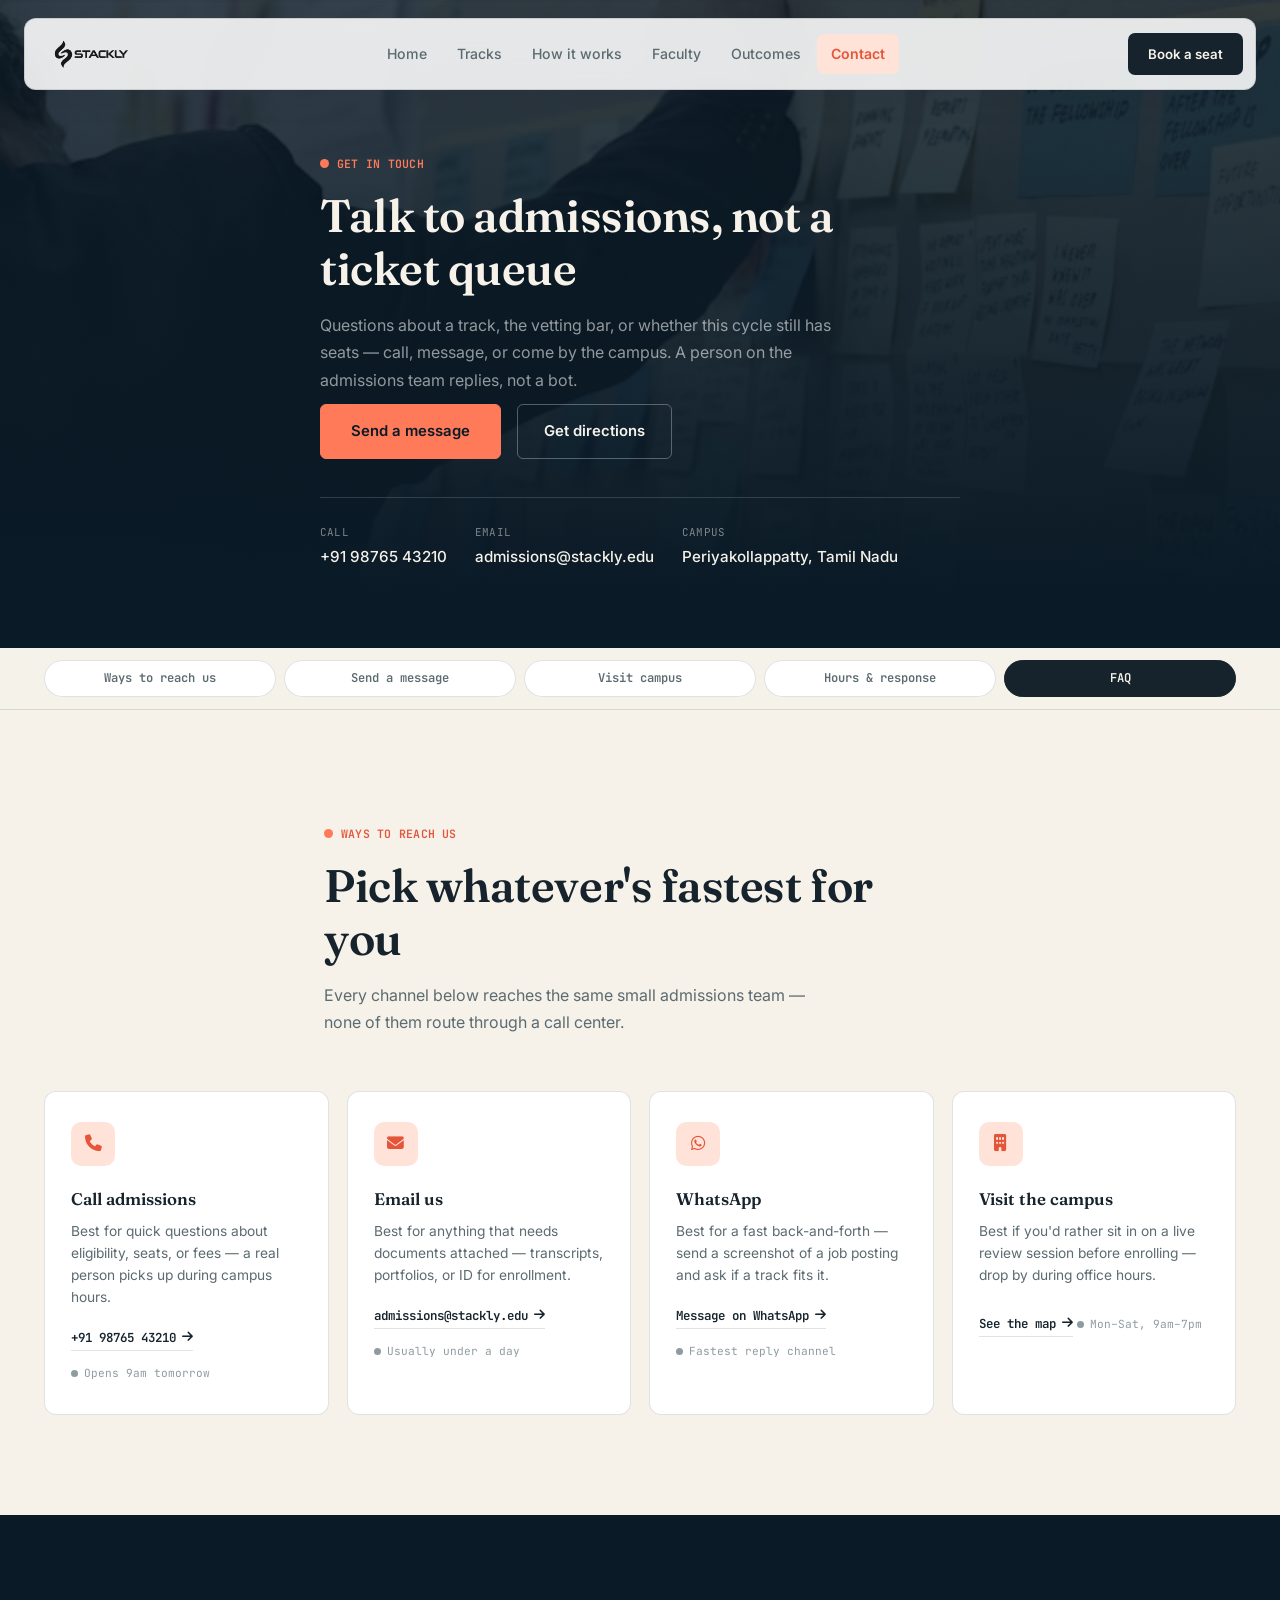
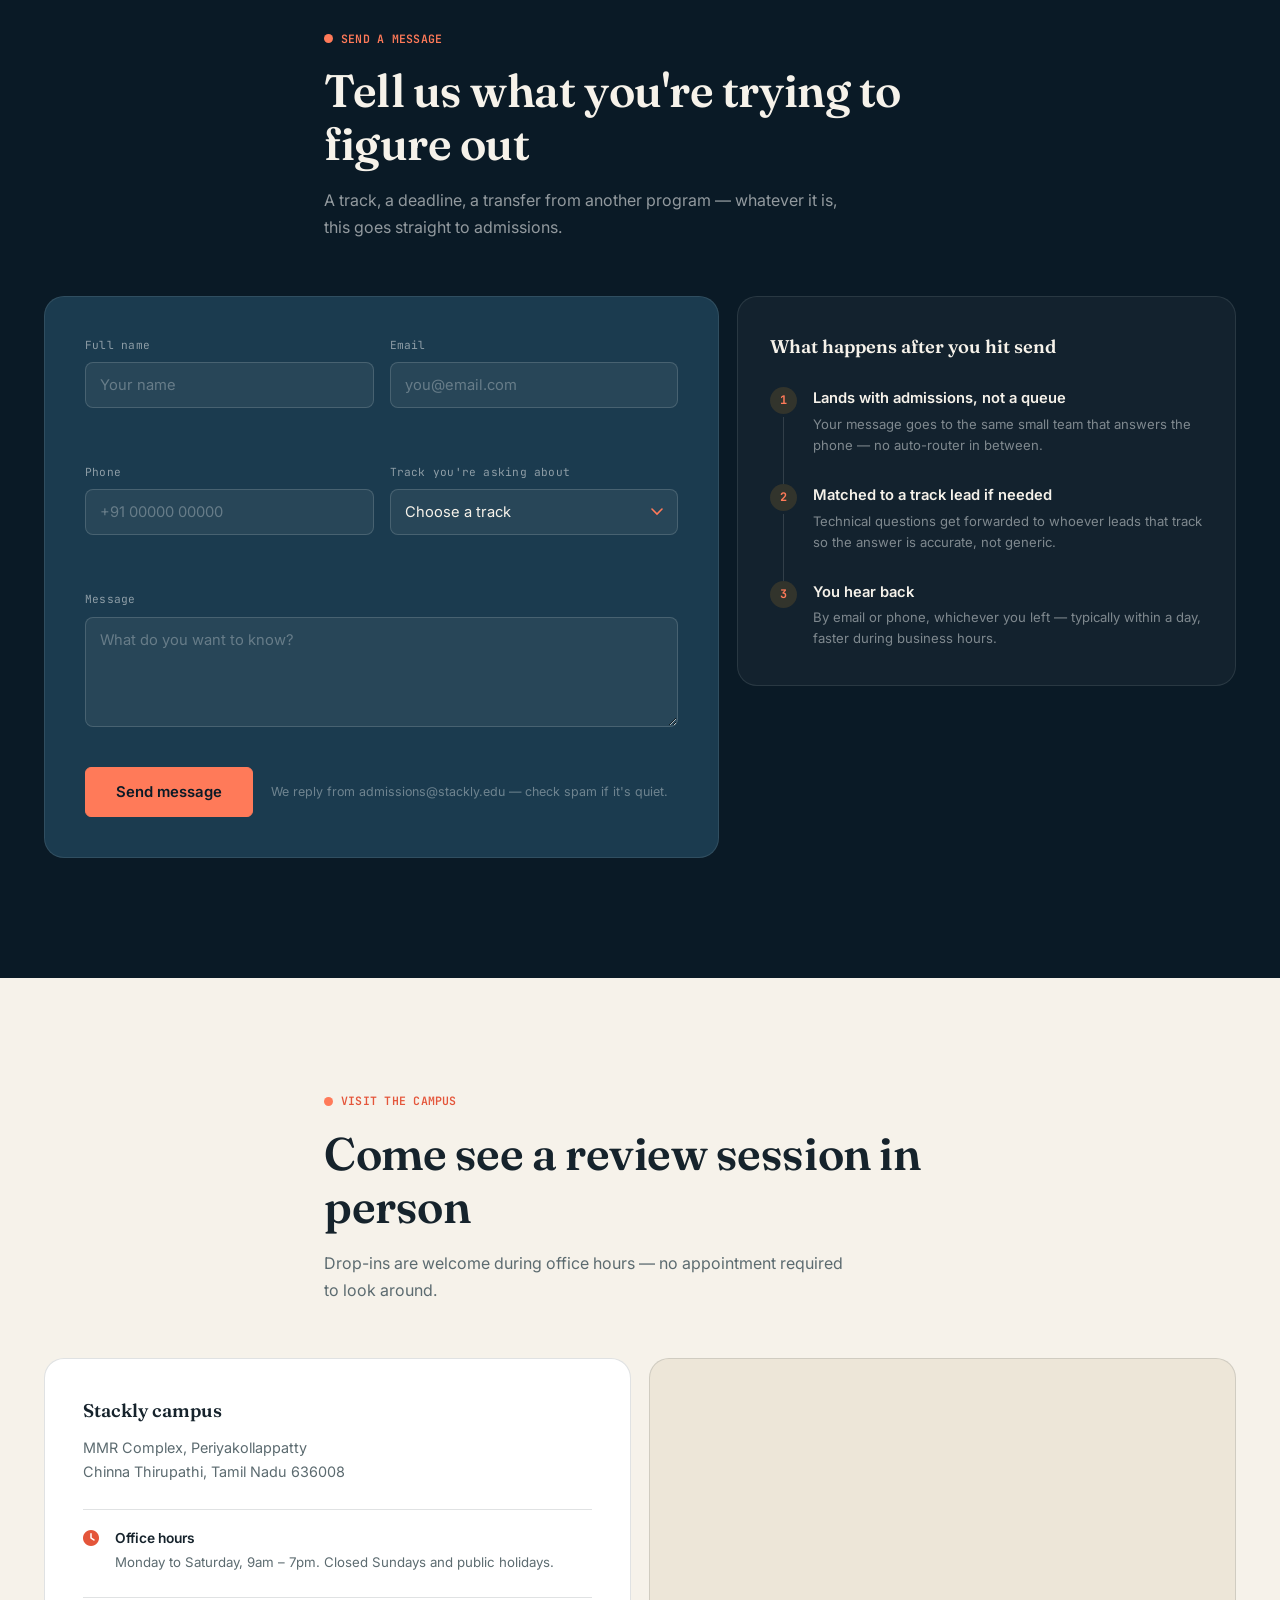
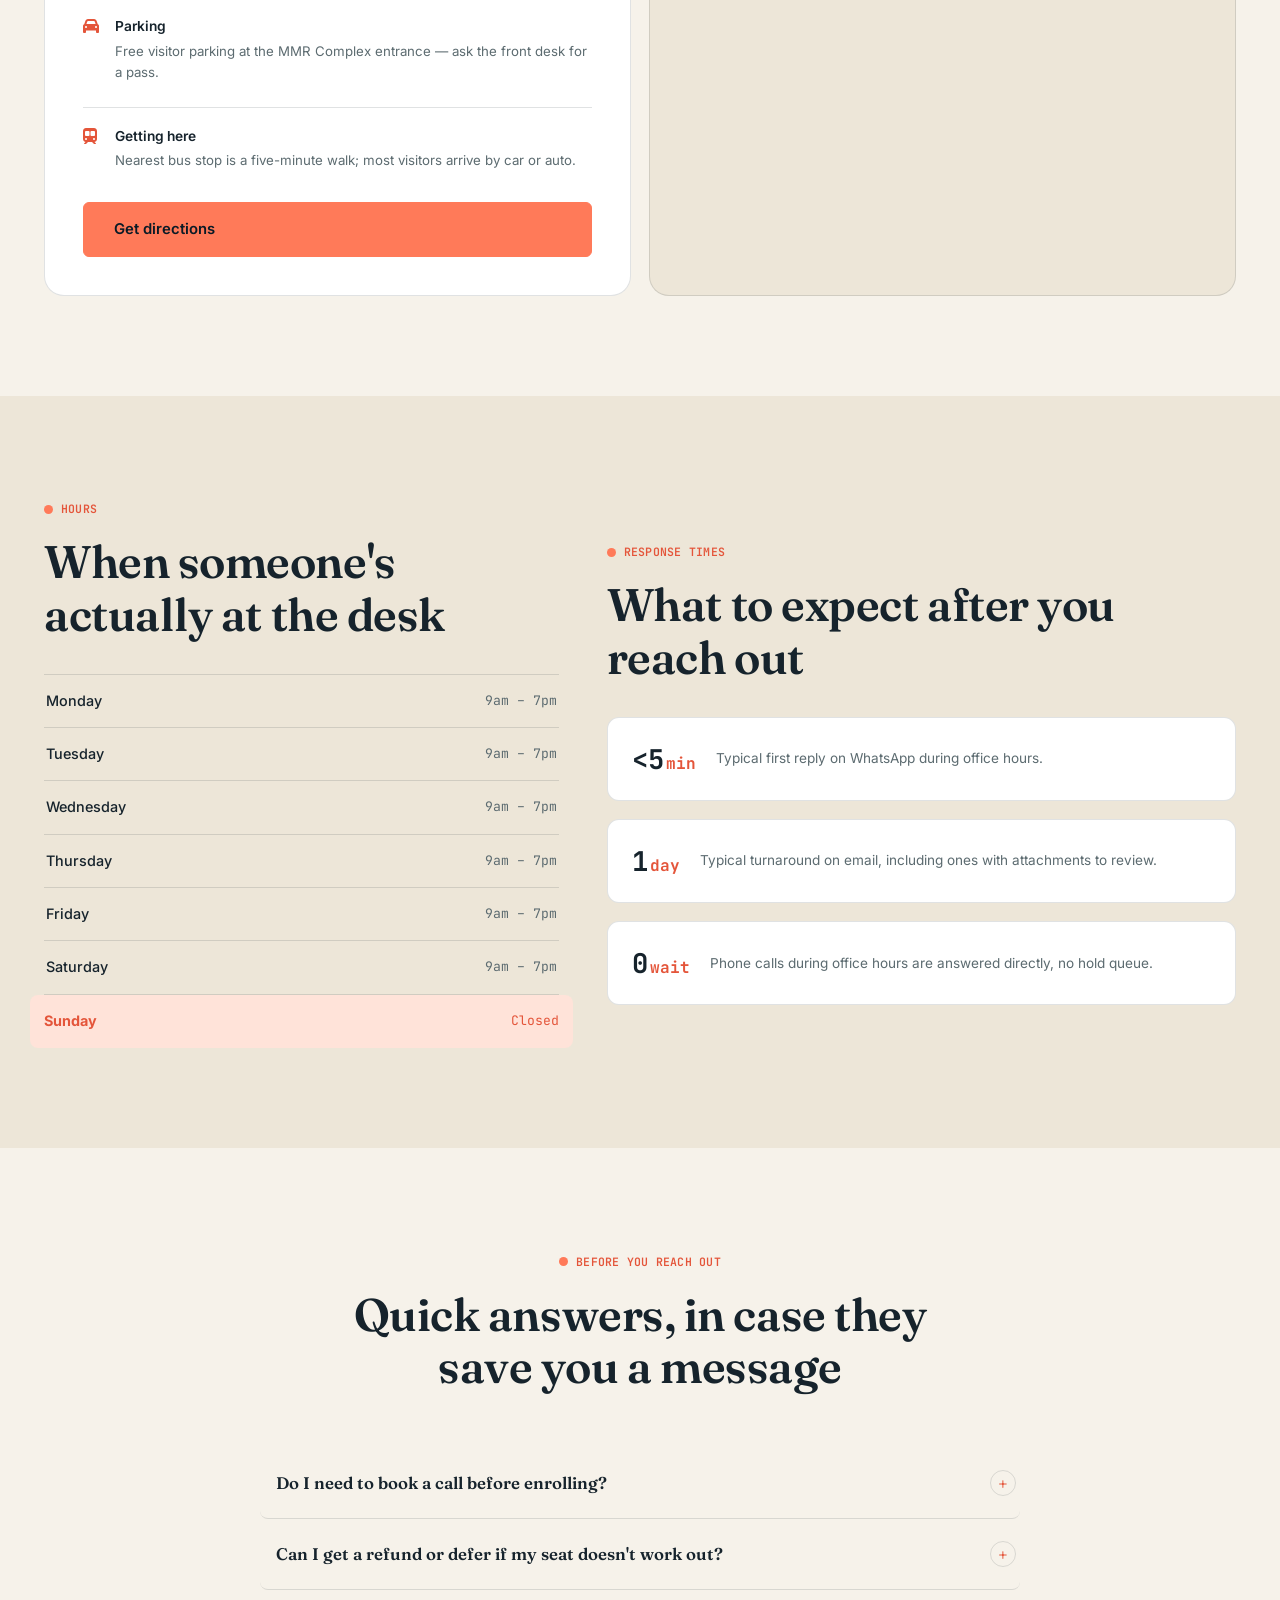
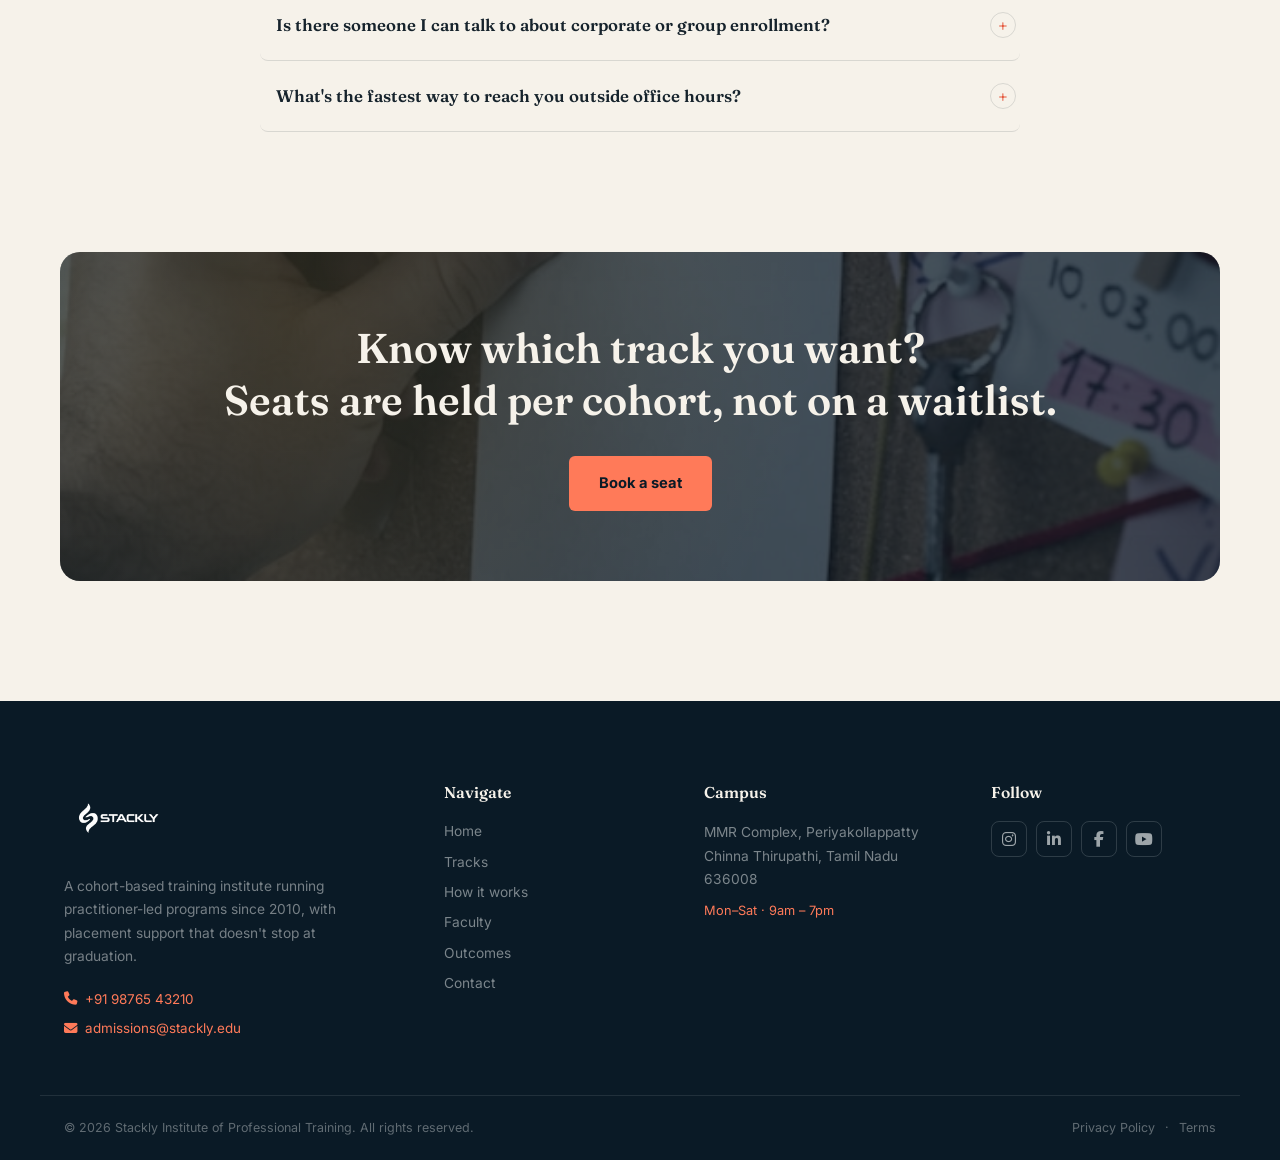
==== html/contact.html @ 6c5155f9 "Add training institute website" ====
<!DOCTYPE html>
<html lang="en">
<head>
<meta charset="UTF-8">
<meta name="viewport" content="width=device-width, initial-scale=1.0">
<title>Contact — Stackly</title>
<meta name="description" content="Get in touch with Stackly admissions: call, email, or WhatsApp the team directly, send a message, or visit the campus in Tamil Nadu. Real response times, no ticket queue.">
<link rel="preconnect" href="https://fonts.googleapis.com">
<link rel="preconnect" href="https://fonts.gstatic.com" crossorigin>
<link href="https://fonts.googleapis.com/css2?family=Fraunces:opsz,wght@9..144,500;9..144,600;9..144,700&family=Inter:wght@400;500;600;700&family=JetBrains+Mono:wght@400;500;600;700&display=swap" rel="stylesheet">
<link rel="stylesheet" href="https://cdnjs.cloudflare.com/ajax/libs/font-awesome/6.4.0/css/all.min.css">
<link rel="stylesheet" href="../css/contact.css">
</head>
<body>

<div class="scroll-progress-container"><div class="scroll-progress-bar" id="page-scroll-indicator"></div></div>

<div class="site-wrapper">

  <!-- ===== Header ===== -->
  <header class="navbar-wrapper" id="navbar-wrapper">
    <div class="navbar-pill">
      <a href="index.html#home" class="navbar-brand" aria-label="Stackly — Home">
        <img src="../assets/stackly_logo.webp" alt="Stackly" class="brand-logo-img">
      </a>

      <nav class="navbar-links" id="main-nav-links">
        <a href="../index.html" class="nav-item">Home</a>
        <a href="tracks.html" class="nav-item">Tracks</a>
        <a href="how it works.html" class="nav-item">How it works</a>
        <a href="./faculty.html" class="nav-item">Faculty</a>
        <a href="./outcomes.html" class="nav-item">Outcomes</a>
        <a href="./contact.html" class="nav-item active">Contact</a>
        <div class="mobile-nav-actions">
          <a href="./login.html" class="btn-book-mobile">Book a seat</a>
        </div>
      </nav>

      <div class="navbar-actions">
        <a href="./login.html" class="btn-book">Book a seat</a>
        <button class="menu-hamburger" id="nav-menu-hamburger" aria-label="Toggle Navigation Menu" aria-expanded="false">
          <span class="bar"></span><span class="bar"></span><span class="bar"></span>
        </button>
      </div>
    </div>
  </header>

  <!-- ===== 1. Page hero ===== -->
  <section class="page-hero" id="top">
    <div class="page-hero-bg" aria-hidden="true">
      <img src="../assets/cc38.webp" alt="">
    </div>
    <div class="page-hero-overlay" aria-hidden="true"></div>
    <div class="page-hero-inner">
      <span class="eyebrow light">GET IN TOUCH</span>
      <h1 class="section-heading light">Talk to admissions, not a ticket queue</h1>
      <p class="section-sub light">Questions about a track, the vetting bar, or whether this cycle still has seats — call, message, or come by the campus. A person on the admissions team replies, not a bot.</p>
      <div class="hero-buttons">
        <a href="#form" class="btn-solid">Send a message</a>
        <a href="#visit" class="btn-outline">Get directions</a>
      </div>
      <div class="hero-quickline">
        <div class="hero-quickline-item">
          <span>CALL</span>
          <a href="tel:+919876543210">+91 98765 43210</a>
        </div>
        <div class="hero-quickline-item">
          <span>EMAIL</span>
          <a href="mailto:admissions@stackly.edu">admissions@stackly.edu</a>
        </div>
        <div class="hero-quickline-item">
          <span>CAMPUS</span>
          <a href="#visit">Periyakollappatty, Tamil Nadu</a>
        </div>
      </div>
    </div>
  </section>

  <!-- ===== Sticky in-page sub-navigation ===== -->
  <div class="subnav-wrap" id="subnav-wrap">
    <nav class="subnav" id="subnav" aria-label="On this page">
      <a href="#methods" class="subnav-pill">Ways to reach us</a>
      <a href="#form" class="subnav-pill">Send a message</a>
      <a href="#visit" class="subnav-pill">Visit campus</a>
      <a href="#hours" class="subnav-pill">Hours &amp; response</a>
      <a href="#faq" class="subnav-pill">FAQ</a>
    </nav>
  </div>

  <!-- ===== 2. Ways to reach us ===== -->
  <section class="methods-section" id="methods">
    <div class="section-inner">
      <div class="section-header">
        <span class="eyebrow">WAYS TO REACH US</span>
        <h2 class="section-heading">Pick whatever's fastest for you</h2>
        <p class="section-sub">Every channel below reaches the same small admissions team — none of them route through a call center.</p>
      </div>

      <div class="methods-grid">
        <div class="method-card">
          <div class="method-icon"><i class="fa-solid fa-phone"></i></div>
          <h3>Call admissions</h3>
          <p>Best for quick questions about eligibility, seats, or fees — a real person picks up during campus hours.</p>
          <a href="tel:+919876543210" class="method-link">+91 98765 43210 <i class="fa-solid fa-arrow-right"></i></a>
          <div class="method-status" data-live>
            <span class="dot"></span><span class="status-label">Checking hours…</span>
          </div>
        </div>

        <div class="method-card">
          <div class="method-icon"><i class="fa-solid fa-envelope"></i></div>
          <h3>Email us</h3>
          <p>Best for anything that needs documents attached — transcripts, portfolios, or ID for enrollment.</p>
          <a href="mailto:admissions@stackly.edu" class="method-link">admissions@stackly.edu <i class="fa-solid fa-arrow-right"></i></a>
          <div class="method-status"><span class="dot"></span><span class="status-label">Usually under a day</span></div>
        </div>

        <div class="method-card">
          <div class="method-icon"><i class="fa-brands fa-whatsapp"></i></div>
          <h3>WhatsApp</h3>
          <p>Best for a fast back-and-forth — send a screenshot of a job posting and ask if a track fits it.</p>
          <a href="https://wa.me/919876543210" class="method-link">Message on WhatsApp <i class="fa-solid fa-arrow-right"></i></a>
          <div class="method-status"><span class="dot"></span><span class="status-label">Fastest reply channel</span></div>
        </div>

        <div class="method-card">
          <div class="method-icon"><i class="fa-solid fa-building"></i></div>
          <h3>Visit the campus</h3>
          <p>Best if you'd rather sit in on a live review session before enrolling — drop by during office hours.</p>
          <a href="#visit" class="method-link">See the map <i class="fa-solid fa-arrow-right"></i></a>
          <div class="method-status"><span class="dot"></span><span class="status-label">Mon–Sat, 9am–7pm</span></div>
        </div>
      </div>
    </div>
  </section>

  <!-- ===== 3. Contact form ===== -->
  <section class="form-section" id="form">
    <div class="section-inner">
      <div class="section-header">
        <span class="eyebrow">SEND A MESSAGE</span>
        <h2 class="section-heading light">Tell us what you're trying to figure out</h2>
        <p class="section-sub light">A track, a deadline, a transfer from another program — whatever it is, this goes straight to admissions.</p>
      </div>

      <div class="form-layout">
        <form class="form-card" id="contact-form" novalidate>
          <div class="form-row">
            <div class="field">
              <label for="fname">Full name</label>
              <input type="text" id="fname" name="fname" placeholder="Your name" required>
              <span class="field-error"></span>
            </div>
            <div class="field">
              <label for="femail">Email</label>
              <input type="email" id="femail" name="femail" placeholder="you@email.com" required>
              <span class="field-error"></span>
            </div>
          </div>

          <div class="form-row">
            <div class="field">
              <label for="fphone">Phone</label>
              <input type="tel" id="fphone" name="fphone" placeholder="+91 00000 00000" required>
              <span class="field-error"></span>
            </div>
            <div class="field">
              <label for="ftrack">Track you're asking about</label>
              <select id="ftrack" name="ftrack" required>
                <option value="" disabled selected>Choose a track</option>
                <option value="se">Software Engineering</option>
                <option value="ds">Data Science</option>
                <option value="cd">Cloud &amp; DevOps</option>
                <option value="pd">Product Design</option>
                <option value="unsure">Not sure yet</option>
              </select>
              <span class="field-error"></span>
            </div>
          </div>

          <div class="field">
            <label for="fmessage">Message</label>
            <textarea id="fmessage" name="fmessage" placeholder="What do you want to know?" required></textarea>
            <span class="field-error"></span>
          </div>

          <div class="form-submit-row">
            <button type="submit" class="btn-solid" id="form-submit-btn">Send message</button>
            <span class="form-note">We reply from admissions@stackly.edu — check spam if it's quiet.</span>
          </div>

          <div class="form-success" id="form-success">
            <i class="fa-solid fa-circle-check"></i>
            <span>Got it — admissions will get back to you shortly.</span>
          </div>
        </form>

        <div class="next-card">
          <h3>What happens after you hit send</h3>
          <div class="next-step">
            <span class="next-step-num">1</span>
            <div>
              <h4>Lands with admissions, not a queue</h4>
              <p>Your message goes to the same small team that answers the phone — no auto-router in between.</p>
            </div>
          </div>
          <div class="next-step">
            <span class="next-step-num">2</span>
            <div>
              <h4>Matched to a track lead if needed</h4>
              <p>Technical questions get forwarded to whoever leads that track so the answer is accurate, not generic.</p>
            </div>
          </div>
          <div class="next-step">
            <span class="next-step-num">3</span>
            <div>
              <h4>You hear back</h4>
              <p>By email or phone, whichever you left — typically within a day, faster during business hours.</p>
            </div>
          </div>
        </div>
      </div>
    </div>
  </section>

  <!-- ===== 4. Visit campus / map ===== -->
  <section class="visit-section" id="visit">
    <div class="section-inner">
      <div class="section-header">
        <span class="eyebrow">VISIT THE CAMPUS</span>
        <h2 class="section-heading">Come see a review session in person</h2>
        <p class="section-sub">Drop-ins are welcome during office hours — no appointment required to look around.</p>
      </div>

      <div class="visit-layout">
        <div class="visit-details">
          <div class="visit-address">
            <h3>Stackly campus</h3>
            <p>MMR Complex, Periyakollappatty<br>Chinna Thirupathi, Tamil Nadu 636008</p>
          </div>

          <div class="visit-info-row">
            <i class="fa-solid fa-clock"></i>
            <div>
              <h4>Office hours</h4>
              <p>Monday to Saturday, 9am – 7pm. Closed Sundays and public holidays.</p>
            </div>
          </div>
          <div class="visit-info-row">
            <i class="fa-solid fa-car"></i>
            <div>
              <h4>Parking</h4>
              <p>Free visitor parking at the MMR Complex entrance — ask the front desk for a pass.</p>
            </div>
          </div>
          <div class="visit-info-row">
            <i class="fa-solid fa-train-subway"></i>
            <div>
              <h4>Getting here</h4>
              <p>Nearest bus stop is a five-minute walk; most visitors arrive by car or auto.</p>
            </div>
          </div>

          <a href="https://www.google.com/maps/dir/?api=1&destination=Stackly+(Preyfox+LLC+%C3%97+Stackly)" target="_blank" rel="noopener" class="btn-solid visit-directions-btn">Get directions</a>
        </div>

        <div class="map-frame">
          <div class="map-frame-skeleton">
            <span class="map-pin-ping"></span>
            <span>Loading map…</span>
          </div>
          <iframe
            src="https://www.google.com/maps/embed?pb=!1m18!1m12!1m3!1d3806.4888834504704!2d78.3938656!3d17.436299599999998!2m3!1f0!2f0!3f0!3m2!1i1024!2i768!4f13.1!3m3!1m2!1s0x3bcb9100082a8339%3A0x7cc49de9af7b4dbb!2sStackly%20(Preyfox%20LLC%20%C3%97%20Stackly)!5e0!3m2!1sen!2sin!4v1788323282309!5m2!1sen!2sin"
            width="600" height="450" style="border:0;" allowfullscreen="" loading="lazy"
            referrerpolicy="strict-origin-when-cross-origin" title="Stackly campus map"></iframe>
        </div>
      </div>
    </div>
  </section>

  <!-- ===== 5. Hours & response times ===== -->
  <section class="hours-section" id="hours">
    <div class="section-inner">
      <div class="hours-layout">
        <div>
          <div class="section-header" style="margin-bottom:32px;padding:0;">
            <span class="eyebrow">HOURS</span>
            <h2 class="section-heading">When someone's actually at the desk</h2>
          </div>
          <div class="hours-table">
            <div class="hours-row"><span>Monday</span><span>9am – 7pm</span></div>
            <div class="hours-row"><span>Tuesday</span><span>9am – 7pm</span></div>
            <div class="hours-row"><span>Wednesday</span><span>9am – 7pm</span></div>
            <div class="hours-row"><span>Thursday</span><span>9am – 7pm</span></div>
            <div class="hours-row"><span>Friday</span><span>9am – 7pm</span></div>
            <div class="hours-row"><span>Saturday</span><span>9am – 7pm</span></div>
            <div class="hours-row"><span>Sunday</span><span>Closed</span></div>
          </div>
        </div>

        <div>
          <div class="section-header" style="margin-bottom:32px;padding:0;">
            <span class="eyebrow">RESPONSE TIMES</span>
            <h2 class="section-heading">What to expect after you reach out</h2>
          </div>
          <div class="response-times">
            <div class="response-item">
              <span class="response-figure">&lt;5<span class="unit">min</span></span>
              <p>Typical first reply on WhatsApp during office hours.</p>
            </div>
            <div class="response-item">
              <span class="response-figure">1<span class="unit">day</span></span>
              <p>Typical turnaround on email, including ones with attachments to review.</p>
            </div>
            <div class="response-item">
              <span class="response-figure">0<span class="unit">wait</span></span>
              <p>Phone calls during office hours are answered directly, no hold queue.</p>
            </div>
          </div>
        </div>
      </div>
    </div>
  </section>

  <!-- ===== 6. FAQ ===== -->
  <section class="faq-section" id="faq">
    <div class="section-inner">
      <div class="section-header">
        <span class="eyebrow">BEFORE YOU REACH OUT</span>
        <h2 class="section-heading">Quick answers, in case they save you a message</h2>
      </div>
      <div class="faq-list">
        <div class="faq-item">
          <button class="faq-question" aria-expanded="false">
            <span>Do I need to book a call before enrolling?</span>
            <span class="faq-icon">+</span>
          </button>
          <div class="faq-answer">
            <p>No — you can enroll directly through the booking page. A call is only useful if you're still deciding between tracks or want questions answered first.</p>
          </div>
        </div>
        <div class="faq-item">
          <button class="faq-question" aria-expanded="false">
            <span>Can I get a refund or defer if my seat doesn't work out?</span>
            <span class="faq-icon">+</span>
          </button>
          <div class="faq-answer">
            <p>Deferrals and refund windows depend on how close you are to a cohort's start date — email admissions with your enrollment date and they'll walk you through the specific policy that applies.</p>
          </div>
        </div>
        <div class="faq-item">
          <button class="faq-question" aria-expanded="false">
            <span>Is there someone I can talk to about corporate or group enrollment?</span>
            <span class="faq-icon">+</span>
          </button>
          <div class="faq-answer">
            <p>Yes — mention "group enrollment" in your message and it gets routed to the partnerships lead instead of general admissions.</p>
          </div>
        </div>
        <div class="faq-item">
          <button class="faq-question" aria-expanded="false">
            <span>What's the fastest way to reach you outside office hours?</span>
            <span class="faq-icon">+</span>
          </button>
          <div class="faq-answer">
            <p>Email or the contact form above — both are checked first thing the next business day, even though live replies pause outside office hours.</p>
          </div>
        </div>
      </div>
    </div>
  </section>

  <!-- ===== CTA banner ===== -->
  <section class="cta-banner-section">
    <div class="cta-card">
      <img class="cta-bg-img" src="../assets/cc39.webp" alt="">
      <h2 class="cta-heading">Know which track you want?<br>Seats are held per cohort, not on a waitlist.</h2>
      <a href="./login.html" class="cta-btn">Book a seat</a>
    </div>
  </section>

  <!-- ===== Footer ===== -->
  <footer class="site-footer" id="contact-footer">
    <div class="footer-inner">
      <div class="footer-col footer-brand-col">
        <a href="index.html#home" class="footer-logo" aria-label="Stackly — Home">
          <img src="../assets/stackly_logo.webp" alt="Stackly" class="brand-logo-img footer-logo-img">
        </a>
        <p class="footer-tagline">A cohort-based training institute running practitioner-led programs since 2010, with placement support that doesn't stop at graduation.</p>
        <div class="footer-contact">
          <a href="tel:+919876543210"><i class="fa-solid fa-phone"></i> +91 98765 43210</a>
          <a href="mailto:admissions@stackly.edu"><i class="fa-solid fa-envelope"></i> admissions@stackly.edu</a>
        </div>
      </div>
      <div class="footer-col">
        <h4>Navigate</h4>
        <nav class="footer-nav">
          <a href="../index.html">Home</a>
          <a href="tracks.html">Tracks</a>
          <a href="how it works.html">How it works</a>
          <a href="./faculty.html">Faculty</a>
          <a href="./outcomes.html">Outcomes</a>
          <a href="./contact.html">Contact</a>
        </nav>
      </div>
      <div class="footer-col">
        <h4>Campus</h4>
        <address>
          MMR Complex, Periyakollappatty<br>
          Chinna Thirupathi, Tamil Nadu 636008
        </address>
        <p class="footer-hours">Mon–Sat · 9am – 7pm</p>
      </div>
      <div class="footer-col footer-social-col">
        <h4>Follow</h4>
        <div class="footer-social-icons">
          <a href="404.html" aria-label="Instagram"><i class="fa-brands fa-instagram"></i></a>
          <a href="404.html" aria-label="LinkedIn"><i class="fa-brands fa-linkedin-in"></i></a>
          <a href="404.html" aria-label="Facebook"><i class="fa-brands fa-facebook-f"></i></a>
          <a href="404.html" aria-label="YouTube"><i class="fa-brands fa-youtube"></i></a>
        </div>
      </div>
    </div>
    <div class="footer-bottom">
      <p>&copy; 2026 Stackly Institute of Professional Training. All rights reserved.</p>
      <div class="footer-bottom-links"><a href="404.html">Privacy Policy</a><span>·</span><a href="404.html">Terms</a></div>
    </div>
  </footer>

</div>

<button id="back-to-top" class="back-to-top" aria-label="Back to top">
  <svg viewBox="0 0 24 24" fill="none" stroke="currentColor" stroke-width="2.4" stroke-linecap="round" stroke-linejoin="round"><polyline points="18 15 12 9 6 15"></polyline></svg>
</button>

<script src="../js/contact.js"></script>
</body>
</html>
---- css/contact.css ----
/* =========================================================
   STACKLY — "The Board" theme — Contact page
   Shares the design tokens + chrome from the faculty page,
   adds the contact-method / form / visit / hours sections.
   ========================================================= */

:root{
  --indigo:#122A3A;
  --indigo-deep:#0A1A26;
  --indigo-mid:#1B3B4F;

  --paper:#F6F2EA;
  --paper-deep:#EDE6D8;
  --card:#FFFFFF;

  --ink:#16232C;
  --ink-soft:#5C6B70;
  --ink-faint:#8E9CA0;
  --line:rgba(22,35,44,.13);

  --amber:#FF7A59;
  --amber-deep:#E4553A;
  --amber-soft:#FFE3D9;

  --green:#2E8F79;
  --green-soft:#DBF0EA;

  --font-display:'Fraunces', serif;
  --font-body:'Inter', sans-serif;
  --font-mono:'JetBrains Mono', monospace;

  --ease:cubic-bezier(.19,1,.22,1);
  --radius-sm:6px;
  --radius-md:12px;
  --radius-lg:20px;

  --nav-h:78px;
  --subnav-h:52px;
}

*{margin:0;padding:0;box-sizing:border-box;}
html{scroll-behavior:smooth;}
body{
  position:relative;
  width:100%;
  font-family:var(--font-body);
  background:var(--paper);
  color:var(--ink);
  overflow-x:hidden;
  overscroll-behavior-y:none;
  -webkit-font-smoothing:antialiased;
  font-size:16px;
  line-height:1.55;
}
img{max-width:100%;display:block;}
a{color:inherit;}
.site-wrapper{position:relative;width:100%;overflow-x:hidden;}

a:focus-visible,button:focus-visible,input:focus-visible,select:focus-visible,textarea:focus-visible{
  outline:2px solid var(--amber-deep);outline-offset:3px;border-radius:4px;
}

/* Scroll progress */
.scroll-progress-container{position:fixed;top:0;left:0;width:100%;height:3px;z-index:1000;pointer-events:none;background:rgba(20,26,61,.06);}
.scroll-progress-bar{height:100%;width:0;background:var(--amber);transition:width .1s linear;}

/* ---- Shared section chrome ---- */
.eyebrow{
  display:inline-flex;align-items:center;gap:8px;
  font-family:var(--font-mono);font-size:.72rem;font-weight:600;
  letter-spacing:.02em;color:var(--amber-deep);margin-bottom:18px;
}
.eyebrow::before{content:'';width:9px;height:9px;border-radius:50%;background:var(--amber);flex-shrink:0;animation:pulseDot 2.4s ease-in-out infinite;}
@keyframes pulseDot{0%,100%{box-shadow:0 0 0 0 rgba(255,122,89,.5);}50%{box-shadow:0 0 0 5px rgba(255,122,89,0);}}
.eyebrow.light{color:var(--amber);}

.section-heading{
  font-family:var(--font-display);font-weight:600;font-size:clamp(2rem,3.6vw,2.85rem);
  line-height:1.16;color:var(--ink);letter-spacing:-.01em;max-width:640px;
}
.section-heading.light{color:var(--paper);}
.section-sub{font-size:1rem;color:var(--ink-soft);max-width:520px;margin-top:16px;line-height:1.7;}
.section-sub.light{color:rgba(236,239,239,.6);}
.section-header{max-width:680px;margin:0 auto 54px auto;padding:0 24px;text-align:left;}
.section-inner{max-width:1240px;margin:0 auto;padding:0 24px;}

/* buttons */
.btn-solid,.btn-outline,.btn-book,.btn-book-mobile,.cta-btn{
  font-family:var(--font-body);font-weight:600;text-decoration:none;
}
.btn-solid{
  display:inline-block;background:var(--amber);color:var(--indigo-deep);
  padding:15px 30px;border-radius:var(--radius-sm);font-size:.93rem;
  transition:all .3s var(--ease);border:1.5px solid var(--amber);cursor:pointer;
}
.btn-solid:hover{background:var(--amber-deep);border-color:var(--amber-deep);color:#fff;transform:translateY(-2px);}
.btn-outline{
  display:inline-flex;align-items:center;gap:8px;background:transparent;color:var(--paper);
  padding:15px 26px;border-radius:var(--radius-sm);font-size:.93rem;border:1.5px solid rgba(236,239,239,.32);
  transition:all .3s var(--ease);
}
.btn-outline:hover{background:rgba(236,239,239,.08);border-color:rgba(236,239,239,.6);}

/* ============ NAVBAR ============ */
.navbar-wrapper{
  position:fixed;top:0;left:0;width:100%;padding:18px 24px 0 24px;z-index:9999;
  opacity:0;transform:translateY(-14px);transition:opacity .8s var(--ease),transform .8s var(--ease);
}
.navbar-wrapper.active{opacity:1;transform:translateY(0);}
.navbar-pill{
  max-width:1240px;margin:0 auto;background:rgba(255,255,255,.88);backdrop-filter:blur(14px);
  border:1px solid var(--line);border-radius:12px;height:72px;
  display:flex;align-items:center;justify-content:space-between;padding:0 12px 0 16px;
  box-shadow:0 10px 30px rgba(12,15,39,.08);
}
.navbar-brand,.footer-logo{display:flex;align-items:center;gap:10px;text-decoration:none;height:100%;}

.brand-logo-img{
  height:68px;max-height:68px;width:auto;max-width:260px;
  display:block;object-fit:contain;object-position:left center;
  filter:brightness(0) saturate(100%);
  opacity:.9;
}
.footer-logo .brand-logo-img{filter:none;opacity:1;}
.footer-logo-img{height:74px;max-height:74px;width:auto;max-width:280px;object-fit:contain;object-position:left center;}

.navbar-links{display:flex;align-items:center;gap:2px;}
.nav-item{
  text-decoration:none;color:var(--ink-soft);font-size:.88rem;font-weight:500;
  padding:9px 14px;border-radius:7px;transition:all .25s ease;
}
.nav-item:hover{color:var(--ink);background:var(--paper);}
.nav-item.active{color:var(--amber-deep);background:var(--amber-soft);font-weight:600;}
.mobile-nav-actions{display:none;}
.navbar-actions{display:flex;align-items:center;gap:10px;}
.btn-book{background:var(--ink);color:var(--paper);padding:10.5px 20px;border-radius:7px;font-size:.83rem;text-decoration:none;transition:all .25s ease;white-space:nowrap;}
.btn-book:hover{background:var(--amber-deep);}
.menu-hamburger{display:none;flex-direction:column;justify-content:space-between;width:22px;height:16px;background:none;border:none;cursor:pointer;}
.menu-hamburger .bar{width:100%;height:2px;background:var(--ink);border-radius:2px;transition:all .3s ease;}

/* ============ PAGE HERO (subpages) ============ */
.page-hero{
  position:relative;min-height:52vh;display:flex;align-items:center;
  background:var(--indigo-deep);padding:150px 24px 80px 24px;overflow:hidden;
}
.page-hero-bg{position:absolute;inset:0;z-index:0;}
.page-hero-bg img{width:100%;height:100%;object-fit:cover;opacity:.28;filter:saturate(.6);}
.page-hero-overlay{position:absolute;inset:0;z-index:1;background:linear-gradient(180deg,rgba(10,26,38,.35) 0%,var(--indigo-deep) 92%);}
.page-hero-inner{position:relative;z-index:2;max-width:760px;margin:0 auto;padding:0 24px;}
.page-hero-inner .hero-buttons{display:flex;gap:16px;flex-wrap:wrap;margin-top:10px;}

/* Hero quick-contact strip */
.hero-quickline{
  display:flex;flex-wrap:wrap;gap:28px;margin-top:38px;padding-top:26px;
  border-top:1px solid rgba(236,239,239,.16);
}
.hero-quickline-item{display:flex;flex-direction:column;gap:4px;}
.hero-quickline-item span{font-family:var(--font-mono);font-size:.68rem;letter-spacing:.02em;color:rgba(236,239,239,.5);}
.hero-quickline-item a{font-size:.95rem;color:var(--paper);text-decoration:none;font-weight:500;transition:color .25s ease;}
.hero-quickline-item a:hover{color:var(--amber);}

/* ============ STICKY SUB-NAV ============ */
.subnav-wrap{
  position:sticky;top:calc(var(--nav-h) + 8px);z-index:600;
  background:rgba(246,242,234,.9);backdrop-filter:blur(12px);
  border-bottom:1px solid var(--line);
}
.subnav{
  display:flex;gap:8px;max-width:1240px;margin:0 auto;padding:12px 24px;
  overflow-x:auto;scrollbar-width:none;-ms-overflow-style:none;
}
.subnav::-webkit-scrollbar{display:none;}

@media (min-width:861px){
  .subnav{justify-content:space-between;}
  .subnav-pill{flex:1;text-align:center;}
}
@media (max-width:860px){
  .subnav{justify-content:flex-start;}
  .subnav-pill{flex:0 0 auto;}
}

.subnav-pill{
  flex-shrink:0;font-family:var(--font-mono);font-size:.76rem;font-weight:600;
  color:var(--ink-soft);background:var(--card);border:1px solid var(--line);
  padding:8px 15px;border-radius:20px;text-decoration:none;white-space:nowrap;
  transition:all .25s ease;
}
.subnav-pill:hover{border-color:var(--amber);color:var(--amber-deep);}
.subnav-pill.active{background:var(--ink);color:var(--paper);border-color:var(--ink);}

#methods,#form,#visit,#hours,#faq{
  scroll-margin-top:calc(var(--nav-h) + var(--subnav-h) + 16px);
}

/* ============ CONTACT METHODS ============ */
.methods-section{padding:110px 0 100px 0;}
.methods-grid{display:grid;grid-template-columns:repeat(4,1fr);gap:18px;}
.method-card{
  background:var(--card);border:1px solid var(--line);border-radius:var(--radius-md);
  padding:30px 26px;transition:all .35s var(--ease);position:relative;overflow:hidden;
}
.method-card:hover{transform:translateY(-5px);box-shadow:0 20px 44px rgba(12,15,39,.09);border-color:rgba(240,163,36,.35);}
.method-icon{
  width:44px;height:44px;border-radius:10px;background:var(--amber-soft);color:var(--amber-deep);
  display:flex;align-items:center;justify-content:center;font-size:1.05rem;margin-bottom:20px;
  transition:background .3s ease,color .3s ease;
}
.method-card:hover .method-icon{background:var(--amber);color:var(--indigo-deep);}
.method-card h3{font-family:var(--font-display);font-size:1.05rem;font-weight:600;margin-bottom:8px;}
.method-card p{font-size:.86rem;color:var(--ink-soft);line-height:1.6;margin-bottom:16px;}
.method-link{
  display:inline-flex;align-items:center;gap:6px;font-family:var(--font-mono);font-size:.78rem;
  font-weight:600;color:var(--ink);text-decoration:none;border-bottom:1.5px solid var(--line);
  padding-bottom:3px;transition:all .25s ease;
}
.method-card:hover .method-link{color:var(--amber-deep);border-color:var(--amber-deep);}
.method-status{
  display:inline-flex;align-items:center;gap:6px;font-family:var(--font-mono);font-size:.7rem;
  color:var(--ink-faint);margin-top:14px;
}
.method-status .dot{width:7px;height:7px;border-radius:50%;background:var(--ink-faint);flex-shrink:0;}
.method-status.is-open{color:var(--green);}
.method-status.is-open .dot{background:var(--green);box-shadow:0 0 0 0 rgba(46,143,121,.4);animation:statusPulse 2.2s ease-in-out infinite;}
@keyframes statusPulse{0%,100%{box-shadow:0 0 0 0 rgba(46,143,121,.35);}50%{box-shadow:0 0 0 5px rgba(46,143,121,0);}}

/* ============ FORM SECTION ============ */
.form-section{background:var(--indigo-deep);padding:110px 0 120px 0;}
.form-section .eyebrow{color:var(--amber);}
.form-section .section-heading{color:var(--paper);}
.form-section .section-sub{color:rgba(236,239,239,.6);}

.form-layout{display:grid;grid-template-columns:1.15fr .85fr;gap:18px;align-items:start;}

.form-card{
  background:var(--indigo-mid);border:1px solid rgba(236,239,239,.1);border-radius:var(--radius-lg);
  padding:40px;
}
.form-row{display:grid;grid-template-columns:1fr 1fr;gap:16px;margin-bottom:16px;}
.field{display:flex;flex-direction:column;gap:8px;margin-bottom:16px;}
.field label{font-family:var(--font-mono);font-size:.7rem;letter-spacing:.02em;color:rgba(236,239,239,.55);}
.field input,.field select,.field textarea{
  background:rgba(246,242,234,.06);border:1px solid rgba(236,239,239,.16);border-radius:8px;
  padding:13px 14px;color:var(--paper);font-family:var(--font-body);font-size:.92rem;
  transition:border-color .25s ease,background .25s ease;width:100%;
}
.field select{appearance:none;background-image:url("data:image/svg+xml,%3Csvg xmlns='http://www.w3.org/2000/svg' width='12' height='8'%3E%3Cpath d='M1 1l5 5 5-5' stroke='%23FF7A59' stroke-width='1.6' fill='none' stroke-linecap='round'/%3E%3C/svg%3E");background-repeat:no-repeat;background-position:right 14px center;padding-right:34px;}
.field select option{background:var(--indigo-mid);color:var(--paper);}
.field input::placeholder,.field textarea::placeholder{color:rgba(236,239,239,.32);}
.field input:focus,.field select:focus,.field textarea:focus{
  outline:none;border-color:var(--amber);background:rgba(246,242,234,.1);
}
.field textarea{resize:vertical;min-height:110px;}
.field-error{font-size:.74rem;color:var(--amber);min-height:16px;opacity:0;transition:opacity .2s ease;}
.field.has-error input,.field.has-error select,.field.has-error textarea{border-color:var(--amber);}
.field.has-error .field-error{opacity:1;}

.form-submit-row{display:flex;align-items:center;gap:18px;margin-top:8px;flex-wrap:wrap;}
.form-note{font-size:.78rem;color:rgba(236,239,239,.4);}
.form-success{
  display:none;align-items:center;gap:12px;background:rgba(46,143,121,.12);border:1px solid rgba(46,143,121,.4);
  border-radius:8px;padding:16px 18px;margin-top:18px;color:var(--paper);font-size:.88rem;
}
.form-success.visible{display:flex;}
.form-success i{color:var(--green);font-size:1.1rem;}

/* "What happens next" sequence card */
.next-card{
  background:rgba(246,242,234,.04);border:1px solid rgba(236,239,239,.1);border-radius:var(--radius-lg);
  padding:36px 32px;
}
.next-card h3{font-family:var(--font-display);color:var(--paper);font-size:1.15rem;font-weight:600;margin-bottom:26px;}
.next-step{display:flex;gap:16px;position:relative;padding-bottom:28px;}
.next-step:last-child{padding-bottom:0;}
.next-step:not(:last-child)::before{
  content:'';position:absolute;left:13px;top:30px;bottom:0;width:1px;background:rgba(236,239,239,.14);
}
.next-step-num{
  flex-shrink:0;width:27px;height:27px;border-radius:50%;background:rgba(240,163,36,.14);color:var(--amber);
  font-family:var(--font-mono);font-size:.74rem;font-weight:700;display:flex;align-items:center;justify-content:center;
}
.next-step h4{font-size:.92rem;font-weight:600;color:var(--paper);margin-bottom:4px;}
.next-step p{font-size:.82rem;color:rgba(236,239,239,.5);line-height:1.6;}

/* ============ VISIT / MAP SECTION ============ */
.visit-section{padding:110px 0 100px 0;}
.visit-layout{display:grid;grid-template-columns:1fr 1fr;gap:18px;align-items:stretch;}
.visit-details{
  background:var(--card);border:1px solid var(--line);border-radius:var(--radius-lg);
  padding:38px;display:flex;flex-direction:column;gap:24px;
}
.visit-address h3{font-family:var(--font-display);font-size:1.15rem;font-weight:600;margin-bottom:10px;}
.visit-address p{font-size:.9rem;color:var(--ink-soft);line-height:1.7;}
.visit-info-row{display:flex;gap:14px;align-items:flex-start;padding-top:18px;border-top:1px solid var(--line);}
.visit-info-row i{color:var(--amber-deep);font-size:1rem;margin-top:2px;flex-shrink:0;width:18px;}
.visit-info-row h4{font-size:.86rem;font-weight:600;margin-bottom:3px;}
.visit-info-row p{font-size:.83rem;color:var(--ink-soft);line-height:1.6;}
.visit-directions-btn{margin-top:6px;}

.map-frame{
  position:relative;border-radius:var(--radius-lg);overflow:hidden;border:1px solid var(--line);
  min-height:380px;background:var(--paper-deep);
}
.map-frame iframe{
  width:100%;height:100%;min-height:380px;border:0;display:block;position:relative;z-index:1;
  opacity:0;transition:opacity .6s var(--ease);
}
.map-frame iframe.is-loaded{opacity:1;}
.map-frame-skeleton{
  position:absolute;inset:0;display:flex;align-items:center;justify-content:center;flex-direction:column;gap:10px;
  color:var(--ink-faint);font-family:var(--font-mono);font-size:.74rem;z-index:0;
}
.map-pin-ping{width:14px;height:14px;border-radius:50%;background:var(--amber);position:relative;}
.map-pin-ping::before{
  content:'';position:absolute;inset:-10px;border-radius:50%;border:1.5px solid var(--amber);
  animation:mapPing 1.8s ease-out infinite;
}
@keyframes mapPing{0%{transform:scale(.4);opacity:1;}100%{transform:scale(1.9);opacity:0;}}

/* ============ HOURS SECTION ============ */
.hours-section{background:var(--paper-deep);padding:100px 0;}
.hours-layout{display:grid;grid-template-columns:.9fr 1.1fr;gap:48px;align-items:center;}
.hours-table{display:flex;flex-direction:column;border-top:1px solid var(--line);}
.hours-row{
  display:flex;justify-content:space-between;align-items:center;padding:15px 2px;
  border-bottom:1px solid var(--line);font-size:.9rem;
}
.hours-row span:first-child{color:var(--ink);font-weight:500;}
.hours-row span:last-child{color:var(--ink-soft);font-family:var(--font-mono);font-size:.82rem;}
.hours-row.is-today{
  background:var(--amber-soft);margin:0 -14px;padding:15px 14px;border-radius:8px;border-bottom-color:transparent;
}
.hours-row.is-today span:first-child{color:var(--amber-deep);font-weight:700;}
.hours-row.is-today span:last-child{color:var(--amber-deep);}

.response-times{display:flex;flex-direction:column;gap:18px;}
.response-item{
  display:flex;align-items:center;gap:20px;background:var(--card);border:1px solid var(--line);
  border-radius:var(--radius-md);padding:20px 24px;
}
.response-figure{font-family:var(--font-mono);font-weight:700;font-size:1.7rem;color:var(--ink);white-space:nowrap;}
.response-figure .unit{font-size:1rem;color:var(--amber-deep);margin-left:2px;}
.response-item p{font-size:.85rem;color:var(--ink-soft);line-height:1.55;}

/* ============ FAQ (shared pattern) ============ */
.faq-section{padding:100px 0 120px 0;}
.faq-section .section-header{text-align:center;margin-left:auto;margin-right:auto;}
.faq-list{max-width:760px;margin:0 auto;}

.faq-item{
  position:relative;border-bottom:1px solid var(--line);
  transition:opacity .7s var(--ease), transform .7s var(--ease), border-color .35s ease, background .35s ease;
  border-radius:8px;overflow:hidden;
}
.faq-item::before{
  content:'';position:absolute;left:0;top:0;bottom:0;width:3px;background:var(--amber);
  transform:scaleY(0);transform-origin:center;transition:transform .35s var(--ease);
}
.faq-item:hover::before,.faq-item.open::before{transform:scaleY(1);}
.faq-item:hover{border-color:rgba(240,163,36,.4);background:rgba(240,163,36,.035);}
.faq-item.open{background:rgba(240,163,36,.05);border-color:rgba(240,163,36,.35);}

.faq-item[data-reveal]{transform:translateY(26px) scale(.98);}
.faq-item[data-reveal].is-visible{transform:translateY(0) scale(1);}

.faq-question{
  width:100%;display:flex;align-items:center;justify-content:space-between;gap:20px;
  background:none;border:none;text-align:left;padding:22px 4px 22px 16px;cursor:pointer;
  font-family:var(--font-display);font-size:1.05rem;font-weight:600;color:var(--ink);
  transition:color .3s ease, padding-left .3s var(--ease);
}
.faq-item:hover .faq-question,.faq-item.open .faq-question{color:var(--amber-deep);padding-left:22px;}
.faq-icon{
  flex-shrink:0;width:26px;height:26px;border-radius:50%;border:1.5px solid var(--line);
  display:flex;align-items:center;justify-content:center;font-size:1.1rem;color:var(--amber-deep);
  transition:transform .35s var(--ease), background .3s ease, border-color .3s ease, box-shadow .3s ease;
}
.faq-item:hover .faq-icon{border-color:var(--amber);box-shadow:0 0 0 4px rgba(240,163,36,.12);}
.faq-item.open .faq-icon{
  transform:rotate(45deg) scale(1.06);background:var(--amber-soft);border-color:var(--amber);
  box-shadow:0 0 0 5px rgba(240,163,36,.16);
}
.faq-answer{max-height:0;overflow:hidden;transition:max-height .45s var(--ease);}
.faq-answer p{
  font-size:.92rem;color:var(--ink-soft);line-height:1.7;padding:0 4px 22px 16px;max-width:640px;
  opacity:0;transform:translateY(-6px);transition:opacity .4s ease .08s, transform .4s var(--ease) .08s;
}
.faq-item.open .faq-answer p{opacity:1;transform:translateY(0);}

/* ============ CTA BANNER ============ */
.cta-banner-section{padding:0 24px 120px 24px;}
.cta-card{
  max-width:1160px;margin:0 auto;background:var(--indigo-deep);
  border-radius:var(--radius-lg);padding:70px 40px;text-align:center;position:relative;overflow:hidden;
}
.cta-card::before{content:'';position:absolute;inset:0;background:radial-gradient(circle at 20% 20%,rgba(240,163,36,.14),transparent 55%);z-index:1;}
.cta-bg-img{position:absolute;inset:0;width:100%;height:100%;object-fit:cover;opacity:.24;z-index:0;filter:saturate(.65);}
.cta-heading{position:relative;z-index:2;font-family:var(--font-display);font-size:clamp(1.85rem,3.8vw,2.6rem);color:var(--paper);font-weight:600;margin-bottom:30px;line-height:1.25;}
.cta-btn{position:relative;z-index:2;display:inline-flex;align-items:center;gap:10px;background:var(--amber);color:var(--indigo-deep);padding:16px 30px;border-radius:var(--radius-sm);font-weight:700;text-decoration:none;font-size:.92rem;transition:all .3s ease;}
.cta-btn:hover{background:#fff;transform:translateY(-3px);}

/* ============ SCROLL REVEAL ============ */
[data-reveal]{opacity:0;transform:translateY(22px);transition:opacity .7s var(--ease),transform .7s var(--ease);}
[data-reveal].is-visible{opacity:1;transform:translateY(0);}

/* ============ BACK TO TOP ============ */
.back-to-top{
  position:fixed;right:24px;bottom:24px;width:46px;height:46px;border-radius:50%;
  background:var(--indigo-deep);color:var(--amber);border:1px solid rgba(240,163,36,.3);
  display:flex;align-items:center;justify-content:center;cursor:pointer;z-index:900;
  opacity:0;visibility:hidden;transform:translateY(10px);
  transition:opacity .3s ease,transform .3s ease,visibility .3s ease,background .3s ease;
}
.back-to-top.visible{opacity:1;visibility:visible;transform:translateY(0);}
.back-to-top:hover{background:var(--amber);color:var(--indigo-deep);}
.back-to-top svg{width:20px;height:20px;}

/* ============ FOOTER ============ */
.site-footer{background:var(--indigo-deep);color:rgba(236,239,239,.78);padding-top:80px;}
.footer-inner{
  max-width:1200px;margin:0 auto;padding:0 24px 56px 24px;
  display:grid;grid-template-columns:1.3fr 0.85fr 0.95fr 0.85fr;gap:36px;align-items:start;
}
.footer-brand-col{display:flex;flex-direction:column;align-items:flex-start;gap:20px;max-width:320px;}
.footer-tagline{font-size:.86rem;line-height:1.7;color:rgba(236,239,239,.48);}
.footer-contact{display:flex;flex-direction:column;gap:9px;}
.footer-contact a{font-size:.84rem;color:var(--amber);text-decoration:none;display:flex;align-items:center;gap:8px;}
.footer-col h4{font-family:var(--font-display);font-size:.98rem;color:var(--paper);margin-bottom:16px;font-weight:600;}
.footer-nav{display:flex;flex-direction:column;gap:9px;}
.footer-nav a{font-size:.86rem;color:rgba(236,239,239,.5);text-decoration:none;transition:color .25s ease;}
.footer-nav a:hover{color:var(--amber);}
.footer-col address{font-style:normal;font-size:.86rem;color:rgba(236,239,239,.5);line-height:1.7;margin-bottom:9px;}
.footer-hours{font-size:.8rem;color:var(--amber);}
.footer-social-icons{display:flex;gap:9px;}
.footer-social-icons a{
  width:36px;height:36px;border-radius:8px;border:1px solid rgba(236,239,239,.16);display:flex;
  align-items:center;justify-content:center;color:rgba(236,239,239,.65);text-decoration:none;transition:all .25s ease;
}
.footer-social-icons a:hover{background:var(--amber);border-color:var(--amber);color:var(--indigo-deep);}
.footer-bottom{
  border-top:1px solid rgba(236,239,239,.1);padding:22px 24px;
  display:flex;justify-content:space-between;align-items:center;flex-wrap:wrap;gap:10px;
  max-width:1200px;margin:0 auto;font-size:.78rem;color:rgba(236,239,239,.38);
}
.footer-bottom-links{display:flex;gap:10px;}
.footer-bottom-links a{text-decoration:none;color:rgba(236,239,239,.38);}
.footer-bottom-links a:hover{color:var(--amber);}

@media (prefers-reduced-motion: reduce){
  *{scroll-behavior:auto !important;}
  .faq-item[data-reveal]{transform:none;}
  .eyebrow::before{animation:none;}
  .method-status.is-open .dot{animation:none;}
  .map-pin-ping::before{animation:none;}
}

/* =========================================================
   RESPONSIVE
   ========================================================= */
@media (max-width:1024px){
  :root{--nav-h:74px;}
  .methods-grid{grid-template-columns:repeat(2,1fr);}
  .form-layout{grid-template-columns:1fr;}
  .visit-layout{grid-template-columns:1fr;}
  .hours-layout{grid-template-columns:1fr;gap:34px;}
  .footer-inner{grid-template-columns:1fr 1fr;}
}

@media (max-width:860px){
  .brand-logo-img{height:52px;max-height:52px;}
  .navbar-links{
    position:fixed;top:76px;left:16px;right:16px;background:var(--card);border:1px solid var(--line);
    border-radius:14px;flex-direction:column;align-items:stretch;gap:2px;padding:14px;
    max-height:0;opacity:0;overflow:hidden;pointer-events:none;
    transition:max-height .4s var(--ease),opacity .3s ease;box-shadow:0 22px 52px rgba(12,15,39,.16);
  }
  .navbar-links.active{max-height:460px;opacity:1;pointer-events:all;}
  .nav-item{width:100%;text-align:center;padding:12px 0;}
  .mobile-nav-actions{display:block;padding:12px 8px 4px 8px;border-top:1px solid var(--line);margin-top:8px;}
  .btn-book-mobile{display:block;text-align:center;background:var(--ink);color:var(--paper);padding:12px;border-radius:7px;text-decoration:none;font-size:.9rem;font-weight:600;}
  .navbar-actions .btn-book{display:none;}
  .menu-hamburger{display:flex;}
  .menu-hamburger.active .bar:nth-child(1){transform:translateY(6px) rotate(45deg);}
  .menu-hamburger.active .bar:nth-child(2){opacity:0;}
  .menu-hamburger.active .bar:nth-child(3){transform:translateY(-6px) rotate(-45deg);}

  .subnav-wrap{top:var(--nav-h);}
  .methods-grid{grid-template-columns:1fr;}
  .form-row{grid-template-columns:1fr;}
  .form-card{padding:28px 22px;}
  .next-card{padding:28px 22px;}
  .footer-inner{grid-template-columns:1fr;text-align:center;}
  .footer-contact,.footer-nav{align-items:center;}
  .footer-social-icons{justify-content:center;}
  .footer-tagline{margin:0 auto 20px auto;}
  .footer-brand-col{display:flex;flex-direction:column;align-items:center;max-width:100%;width:100%;margin:0 auto;}
  .footer-bottom{flex-direction:column;gap:10px;text-align:center;}
  .back-to-top{right:16px;bottom:16px;width:42px;height:42px;}
  .hero-quickline{gap:22px;}
}

@media (max-width:600px){
  :root{--nav-h:70px;--subnav-h:48px;}
  .page-hero{padding:118px 24px 56px 24px;min-height:auto;}
  .methods-section,.form-section,.visit-section,.hours-section,.faq-section{padding-top:64px;padding-bottom:56px;}
  .section-header{margin-bottom:36px;}
  .section-heading{font-size:clamp(1.7rem,7vw,2.1rem);}
  .visit-details{padding:26px;}
  .map-frame,.map-frame iframe{min-height:280px;}
  .response-item{flex-direction:column;align-items:flex-start;gap:8px;}
  .cta-card{padding:48px 24px;}
  .subnav-pill{font-size:.72rem;padding:7px 13px;}
}
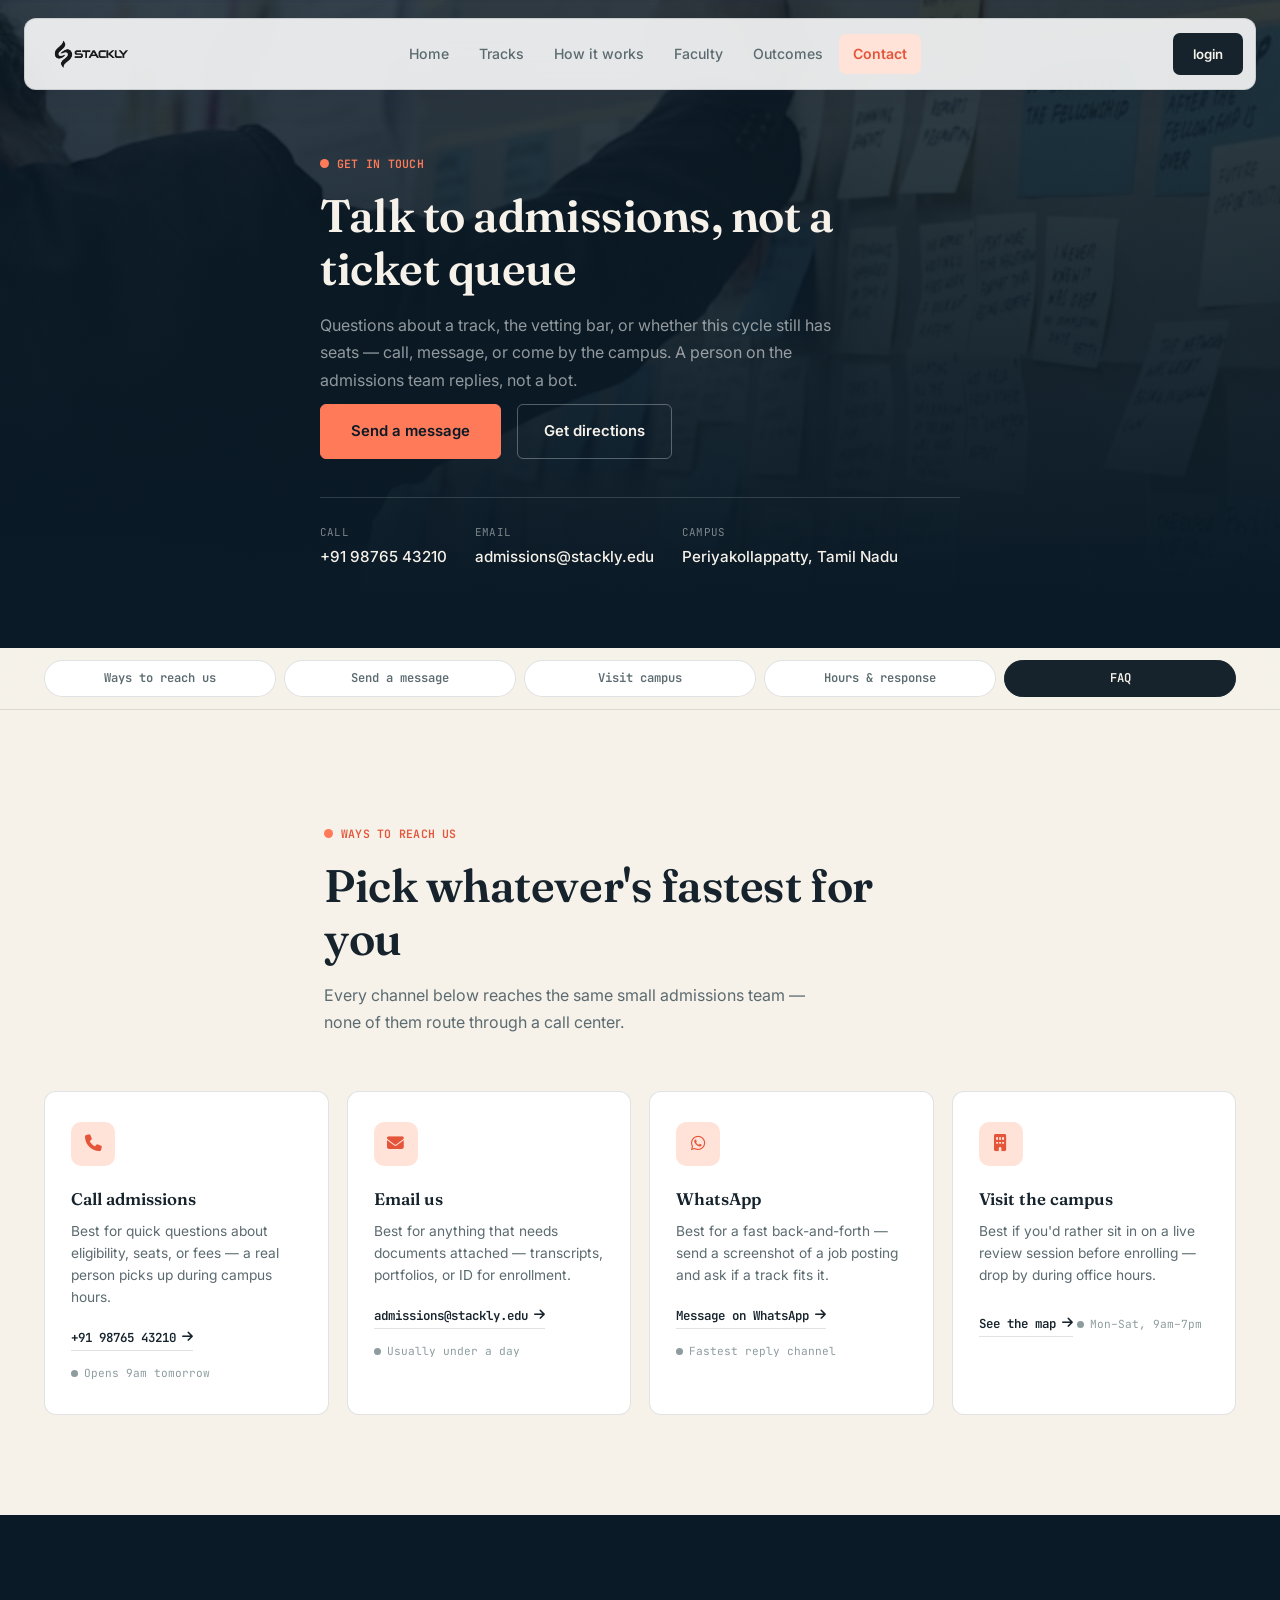
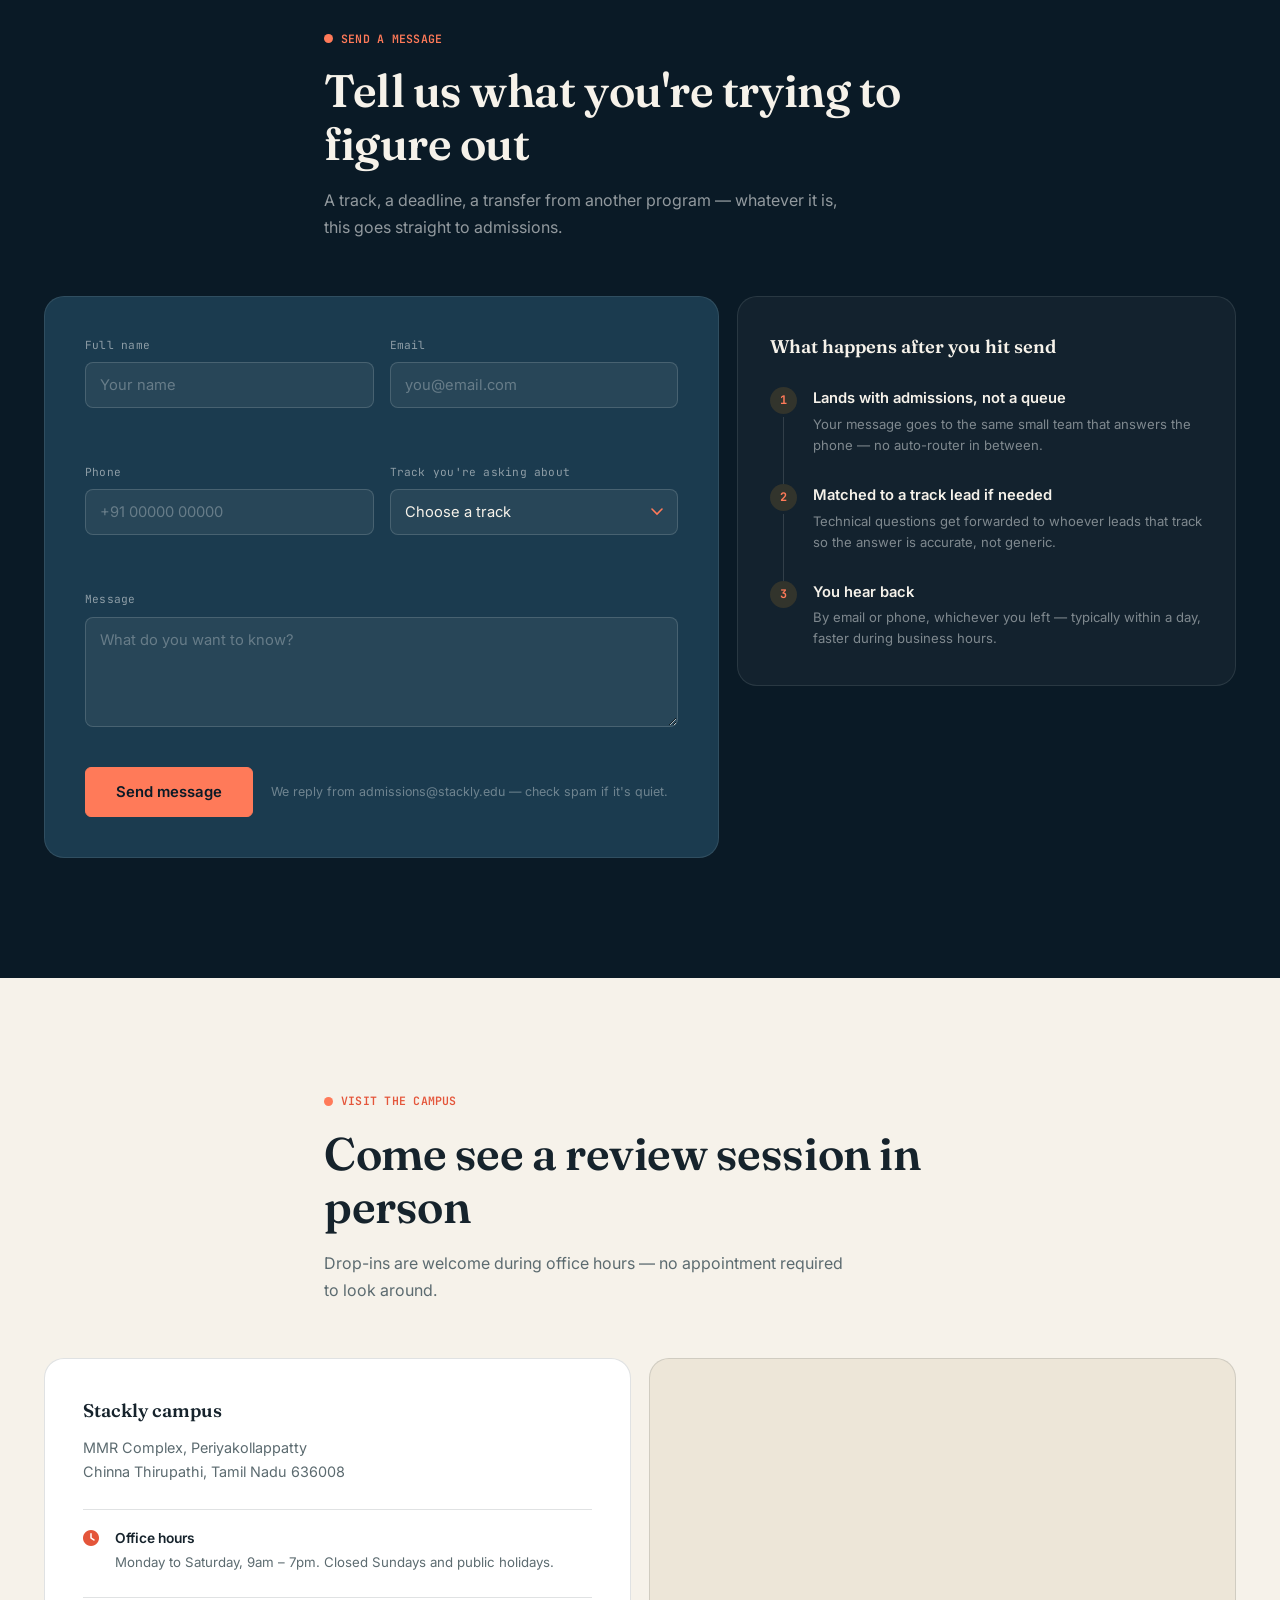
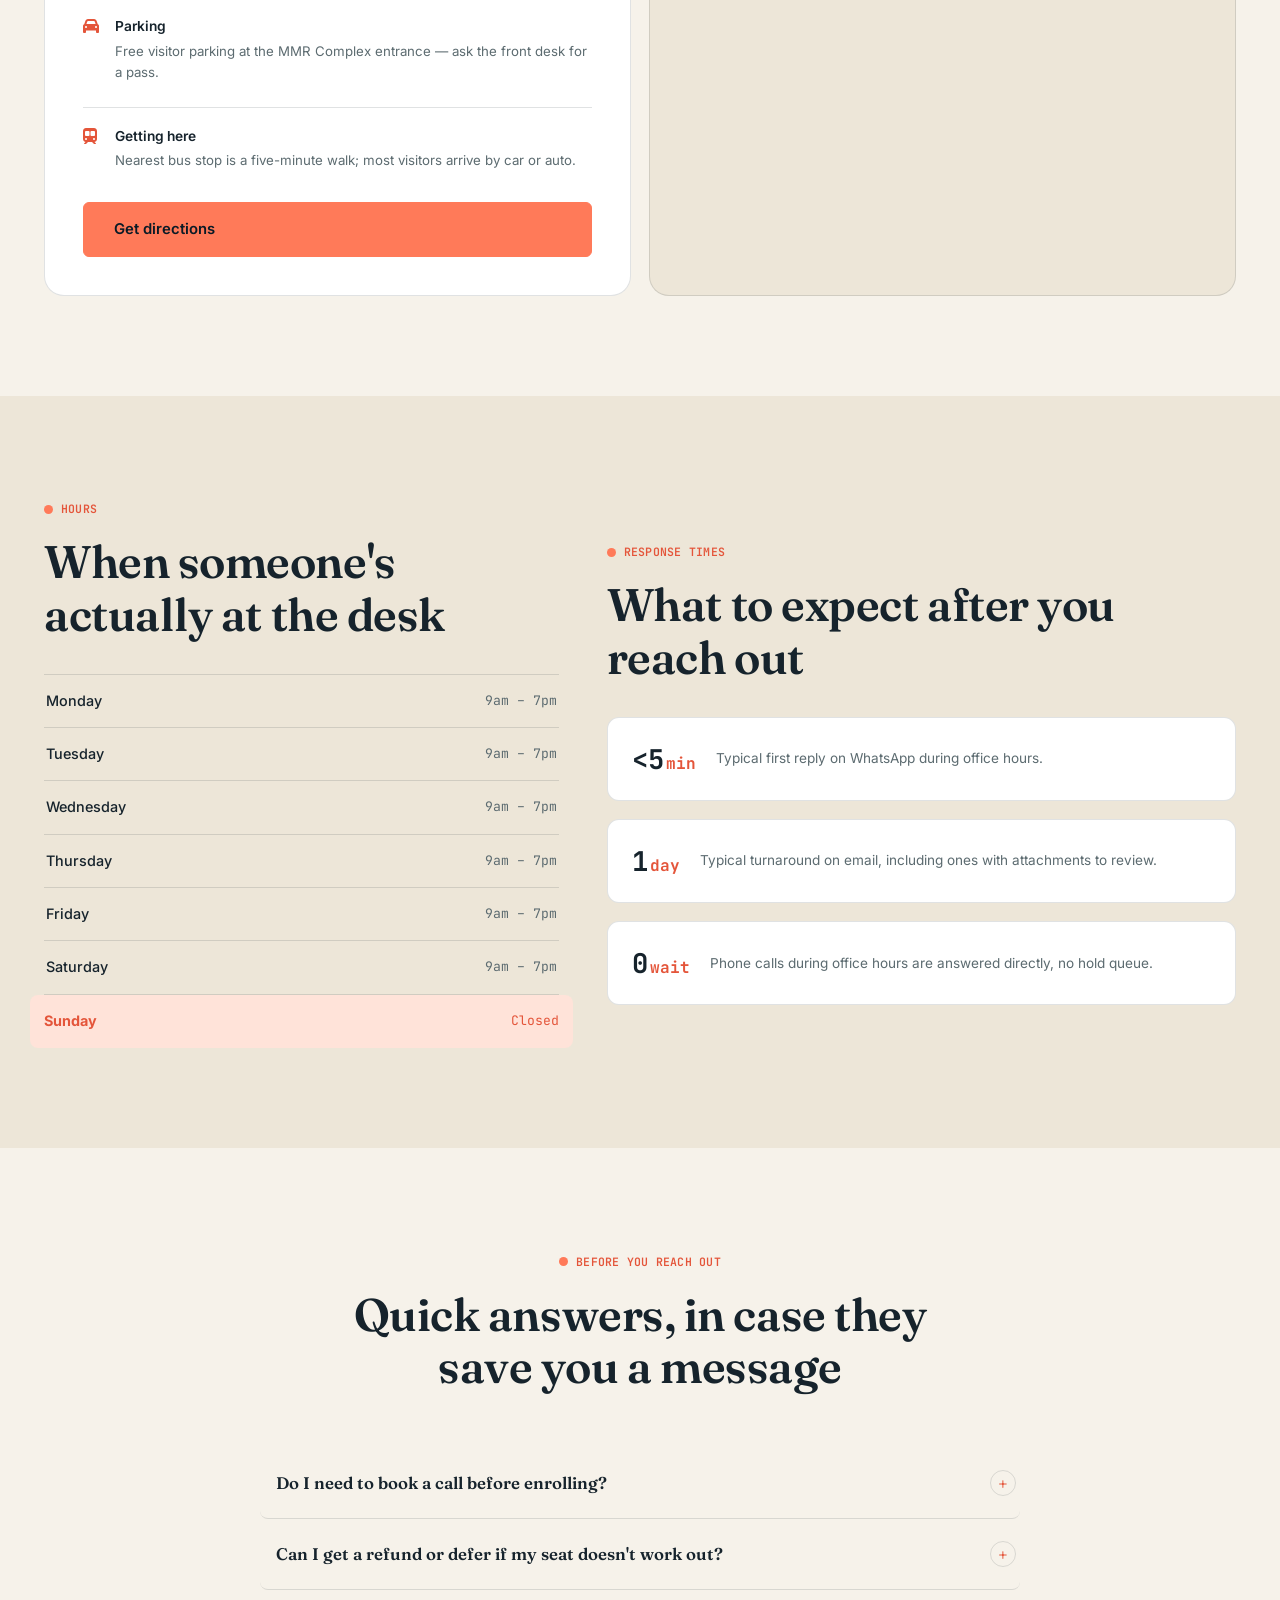
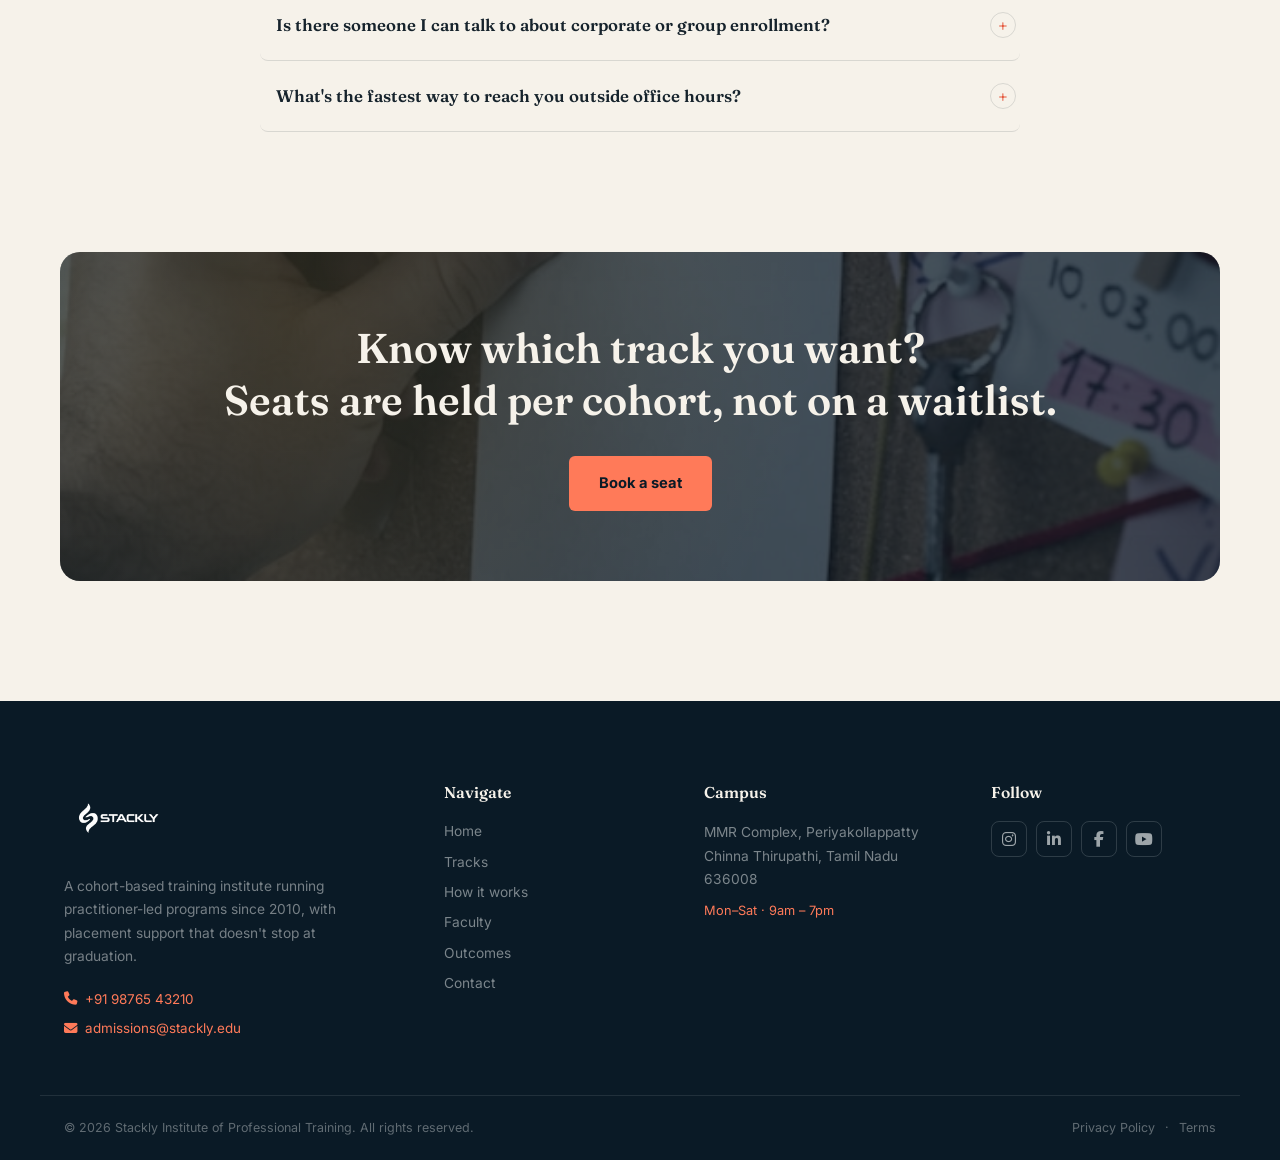
==== commit 3a94b422: "bugs1" ====
--- a/html/contact.html
+++ b/html/contact.html
@@ -32,12 +32,12 @@
         <a href="./outcomes.html" class="nav-item">Outcomes</a>
         <a href="./contact.html" class="nav-item active">Contact</a>
         <div class="mobile-nav-actions">
-          <a href="./login.html" class="btn-book-mobile">Book a seat</a>
+          <a href="./login.html" class="btn-book-mobile">login</a>
         </div>
       </nav>
 
       <div class="navbar-actions">
-        <a href="./login.html" class="btn-book">Book a seat</a>
+        <a href="./login.html" class="btn-book">login</a>
         <button class="menu-hamburger" id="nav-menu-hamburger" aria-label="Toggle Navigation Menu" aria-expanded="false">
           <span class="bar"></span><span class="bar"></span><span class="bar"></span>
         </button>
@@ -57,7 +57,7 @@
       <p class="section-sub light">Questions about a track, the vetting bar, or whether this cycle still has seats — call, message, or come by the campus. A person on the admissions team replies, not a bot.</p>
       <div class="hero-buttons">
         <a href="#form" class="btn-solid">Send a message</a>
-        <a href="#visit" class="btn-outline">Get directions</a>
+        <a href="./404.html" class="btn-outline">Get directions</a>
       </div>
       <div class="hero-quickline">
         <div class="hero-quickline-item">
@@ -375,7 +375,7 @@
     <div class="cta-card">
       <img class="cta-bg-img" src="../assets/cc39.webp" alt="">
       <h2 class="cta-heading">Know which track you want?<br>Seats are held per cohort, not on a waitlist.</h2>
-      <a href="./login.html" class="cta-btn">Book a seat</a>
+      <a href="./404.html" class="cta-btn">Book a seat</a>
     </div>
   </section>
 
